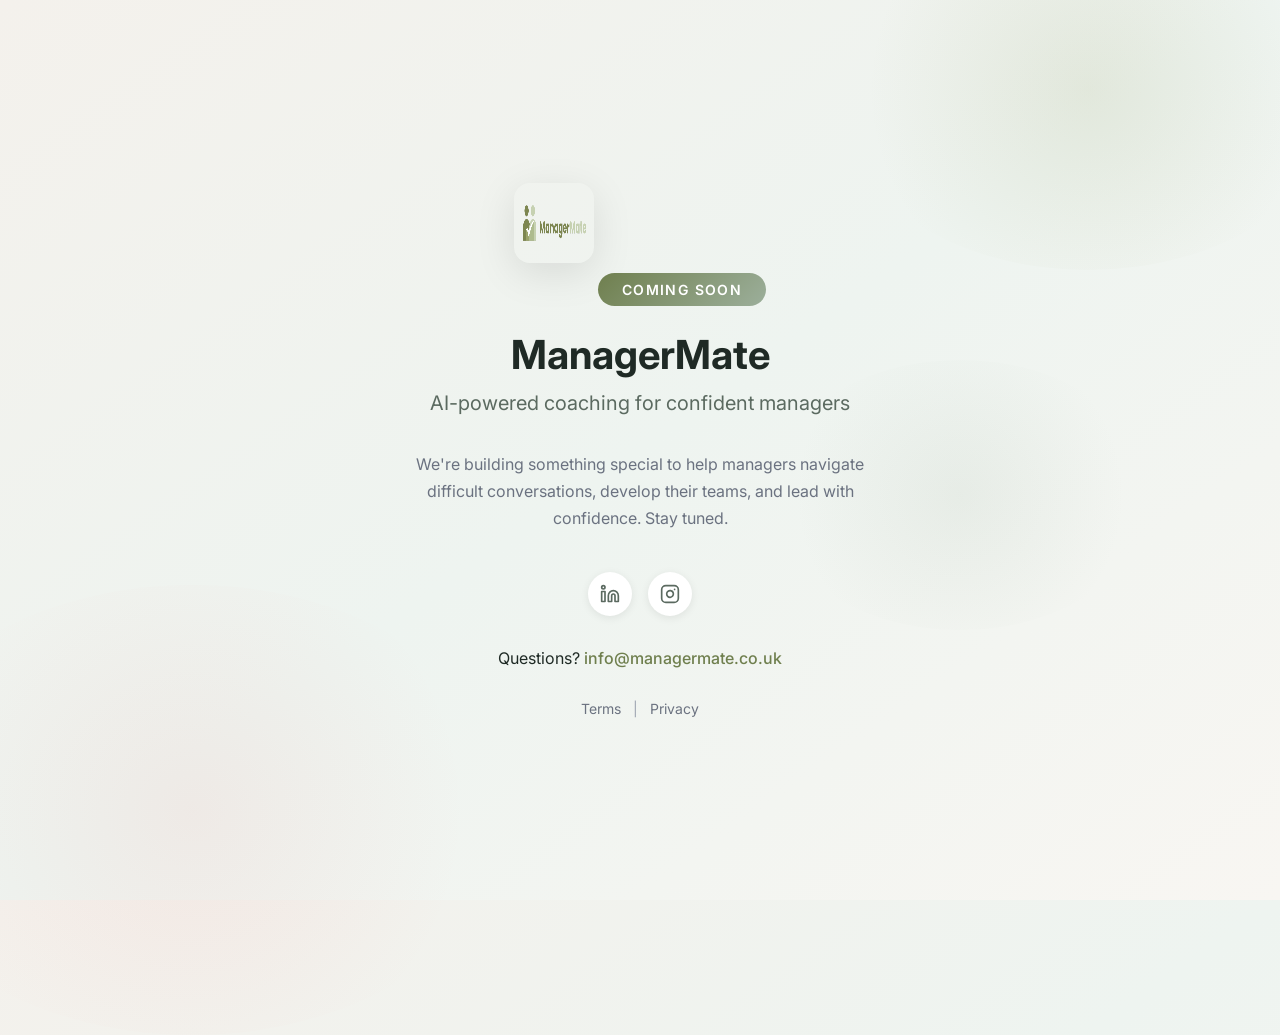
==== index.html @ ee13539f "Initial coming soon landing page Simple branded landing page with: - Logo and Coming Soon badge - Ta" ====
<!DOCTYPE html>
<html lang="en">
<head>
  <meta charset="utf-8">
  <meta name="viewport" content="width=device-width, initial-scale=1.0">
  <meta name="description" content="ManagerMate - AI-powered coaching for confident managers. Coming soon.">
  <meta name="robots" content="index, follow">
  <link rel="canonical" href="https://managermate.co.uk/">
  <title>ManagerMate - Coming Soon</title>
  <link rel="icon" type="image/png" href="Logo.png">
  <link rel="preconnect" href="https://fonts.googleapis.com">
  <link rel="preconnect" href="https://fonts.gstatic.com" crossorigin>
  <link href="https://fonts.googleapis.com/css2?family=Inter:wght@300;400;500;600;700&display=swap" rel="stylesheet">
  <style>
    * {
      margin: 0;
      padding: 0;
      box-sizing: border-box;
    }

    body {
      font-family: 'Inter', -apple-system, BlinkMacSystemFont, sans-serif;
      min-height: 100vh;
      display: flex;
      flex-direction: column;
      align-items: center;
      justify-content: center;
      background: linear-gradient(145deg, #f4f1ec 0%, #eef4f0 50%, #f8f6f2 100%);
      color: #1f2a25;
      padding: 2rem;
      position: relative;
      overflow: hidden;
    }

    /* Decorative background shapes */
    .bg-shape {
      position: absolute;
      border-radius: 50%;
      pointer-events: none;
    }

    .bg-shape-1 {
      top: -10%;
      right: -5%;
      width: 40%;
      height: 40%;
      background: radial-gradient(circle, rgba(154,163,106,0.15), transparent 70%);
    }

    .bg-shape-2 {
      bottom: -15%;
      left: -10%;
      width: 50%;
      height: 50%;
      background: radial-gradient(circle, rgba(239,111,108,0.08), transparent 70%);
    }

    .bg-shape-3 {
      top: 40%;
      left: 60%;
      width: 30%;
      height: 30%;
      background: radial-gradient(circle, rgba(156,175,155,0.12), transparent 70%);
    }

    .container {
      text-align: center;
      max-width: 500px;
      z-index: 10;
    }

    .logo {
      width: 80px;
      height: 80px;
      margin-bottom: 2rem;
      border-radius: 1rem;
      box-shadow: 0 10px 40px rgba(0,0,0,0.1);
    }

    h1 {
      font-size: 2.5rem;
      font-weight: 700;
      margin-bottom: 0.5rem;
      color: #1f2a25;
    }

    .coming-soon {
      display: inline-block;
      background: linear-gradient(135deg, #6f7f4e, #9caf9b);
      color: white;
      padding: 0.5rem 1.5rem;
      border-radius: 2rem;
      font-size: 0.875rem;
      font-weight: 600;
      text-transform: uppercase;
      letter-spacing: 0.1em;
      margin-bottom: 1.5rem;
    }

    .tagline {
      font-size: 1.25rem;
      color: #5b6a60;
      margin-bottom: 2rem;
      line-height: 1.6;
    }

    .description {
      font-size: 1rem;
      color: #6b7280;
      margin-bottom: 2.5rem;
      line-height: 1.7;
    }

    .social-links {
      display: flex;
      justify-content: center;
      gap: 1rem;
      margin-bottom: 2rem;
    }

    .social-link {
      display: flex;
      align-items: center;
      justify-content: center;
      width: 44px;
      height: 44px;
      border-radius: 50%;
      background: white;
      color: #5b6a60;
      text-decoration: none;
      transition: all 0.2s ease;
      box-shadow: 0 2px 8px rgba(0,0,0,0.08);
    }

    .social-link:hover {
      background: #6f7f4e;
      color: white;
      transform: translateY(-2px);
      box-shadow: 0 4px 12px rgba(111,127,78,0.3);
    }

    .social-link svg {
      width: 20px;
      height: 20px;
    }

    .contact {
      margin-bottom: 2rem;
    }

    .contact a {
      color: #6f7f4e;
      text-decoration: none;
      font-weight: 500;
    }

    .contact a:hover {
      text-decoration: underline;
    }

    .legal-links {
      font-size: 0.875rem;
      color: #9ca3af;
    }

    .legal-links a {
      color: #6b7280;
      text-decoration: none;
      transition: color 0.2s;
    }

    .legal-links a:hover {
      color: #6f7f4e;
      text-decoration: underline;
    }

    .legal-links span {
      margin: 0 0.5rem;
    }

    @media (max-width: 640px) {
      h1 {
        font-size: 2rem;
      }

      .tagline {
        font-size: 1.1rem;
      }

      .logo {
        width: 64px;
        height: 64px;
      }
    }
  </style>
</head>
<body>
  <!-- Decorative shapes -->
  <div class="bg-shape bg-shape-1" aria-hidden="true"></div>
  <div class="bg-shape bg-shape-2" aria-hidden="true"></div>
  <div class="bg-shape bg-shape-3" aria-hidden="true"></div>

  <div class="container">
    <img src="Logo.png" alt="ManagerMate Logo" class="logo">

    <div class="coming-soon">Coming Soon</div>

    <h1>ManagerMate</h1>

    <p class="tagline">AI-powered coaching for confident managers</p>

    <p class="description">
      We're building something special to help managers navigate difficult conversations,
      develop their teams, and lead with confidence. Stay tuned.
    </p>

    <div class="social-links">
      <a href="https://www.linkedin.com/company/managermate" target="_blank" rel="noopener noreferrer" class="social-link" aria-label="Follow us on LinkedIn">
        <svg xmlns="http://www.w3.org/2000/svg" viewBox="0 0 24 24" fill="none" stroke="currentColor" stroke-width="2" stroke-linecap="round" stroke-linejoin="round">
          <path d="M16 8a6 6 0 0 1 6 6v7h-4v-7a2 2 0 0 0-2-2 2 2 0 0 0-2 2v7h-4v-7a6 6 0 0 1 6-6z"></path>
          <rect x="2" y="9" width="4" height="12"></rect>
          <circle cx="4" cy="4" r="2"></circle>
        </svg>
      </a>
      <a href="https://www.instagram.com/managermate" target="_blank" rel="noopener noreferrer" class="social-link" aria-label="Follow us on Instagram">
        <svg xmlns="http://www.w3.org/2000/svg" viewBox="0 0 24 24" fill="none" stroke="currentColor" stroke-width="2" stroke-linecap="round" stroke-linejoin="round">
          <rect x="2" y="2" width="20" height="20" rx="5" ry="5"></rect>
          <path d="M16 11.37A4 4 0 1 1 12.63 8 4 4 0 0 1 16 11.37z"></path>
          <line x1="17.5" y1="6.5" x2="17.51" y2="6.5"></line>
        </svg>
      </a>
    </div>

    <div class="contact">
      <p>Questions? <a href="mailto:info@managermate.co.uk">info@managermate.co.uk</a></p>
    </div>

    <div class="legal-links">
      <a href="https://managermate.co.uk/terms.html">Terms</a>
      <span>|</span>
      <a href="https://managermate.co.uk/privacy.html">Privacy</a>
    </div>
  </div>
</body>
</html>
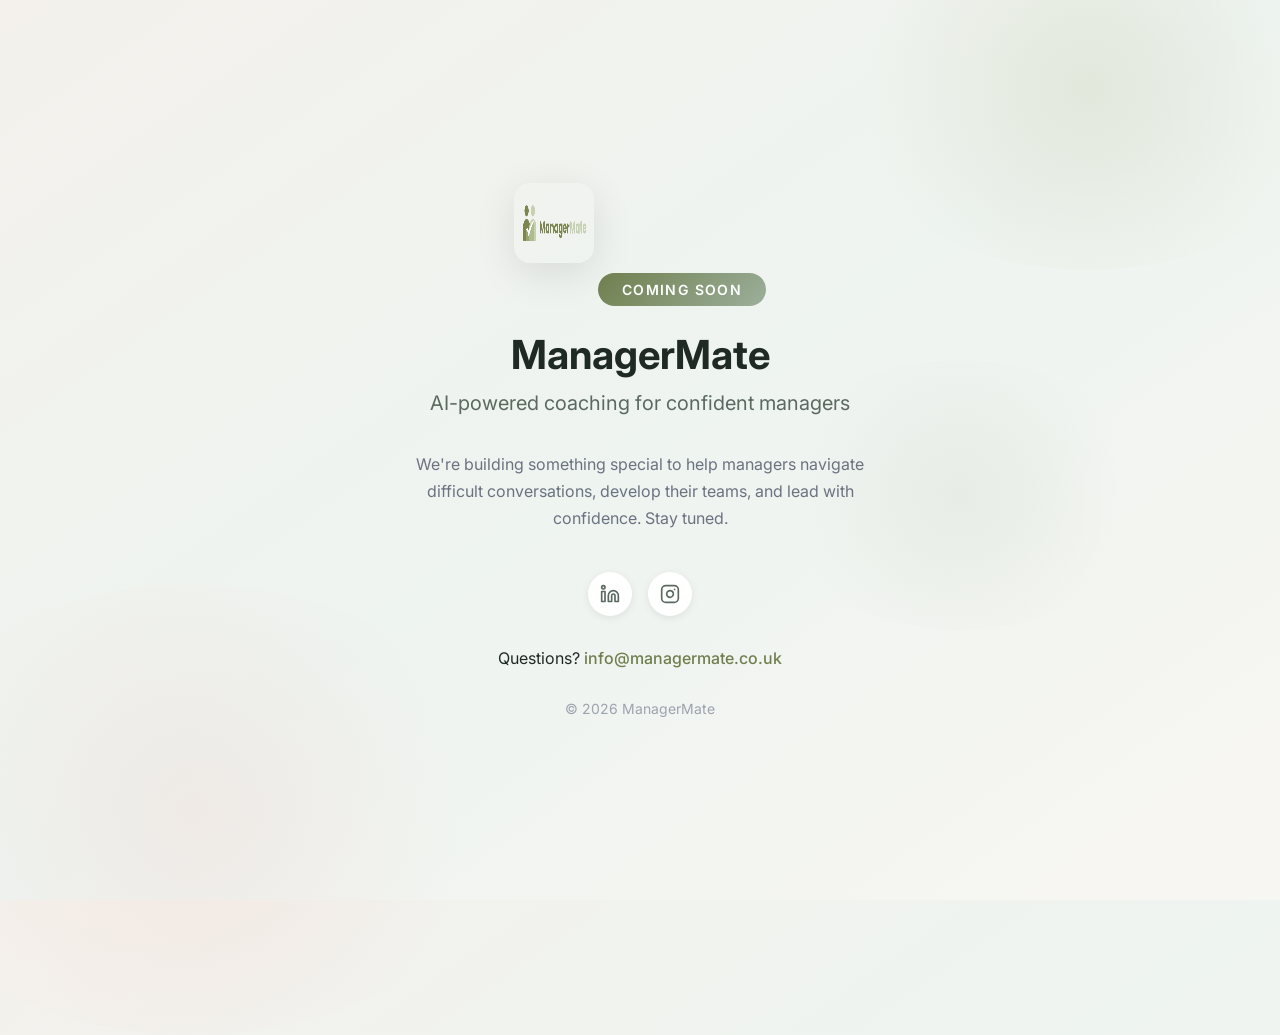
==== commit c5038c84: "Add Terms & Privacy pages (hidden from navigation) - Added terms.html and privacy.html for app links" ====
--- a/index.html
+++ b/index.html
@@ -235,11 +235,8 @@
       <p>Questions? <a href="mailto:info@managermate.co.uk">info@managermate.co.uk</a></p>
     </div>
 
-    <div class="legal-links">
-      <a href="https://managermate.co.uk/terms.html">Terms</a>
-      <span>|</span>
-      <a href="https://managermate.co.uk/privacy.html">Privacy</a>
-    </div>
+    <!-- Terms & Privacy available at /terms.html and /privacy.html for app links -->
+    <p class="legal-links">&copy; 2026 ManagerMate</p>
   </div>
 </body>
 </html>
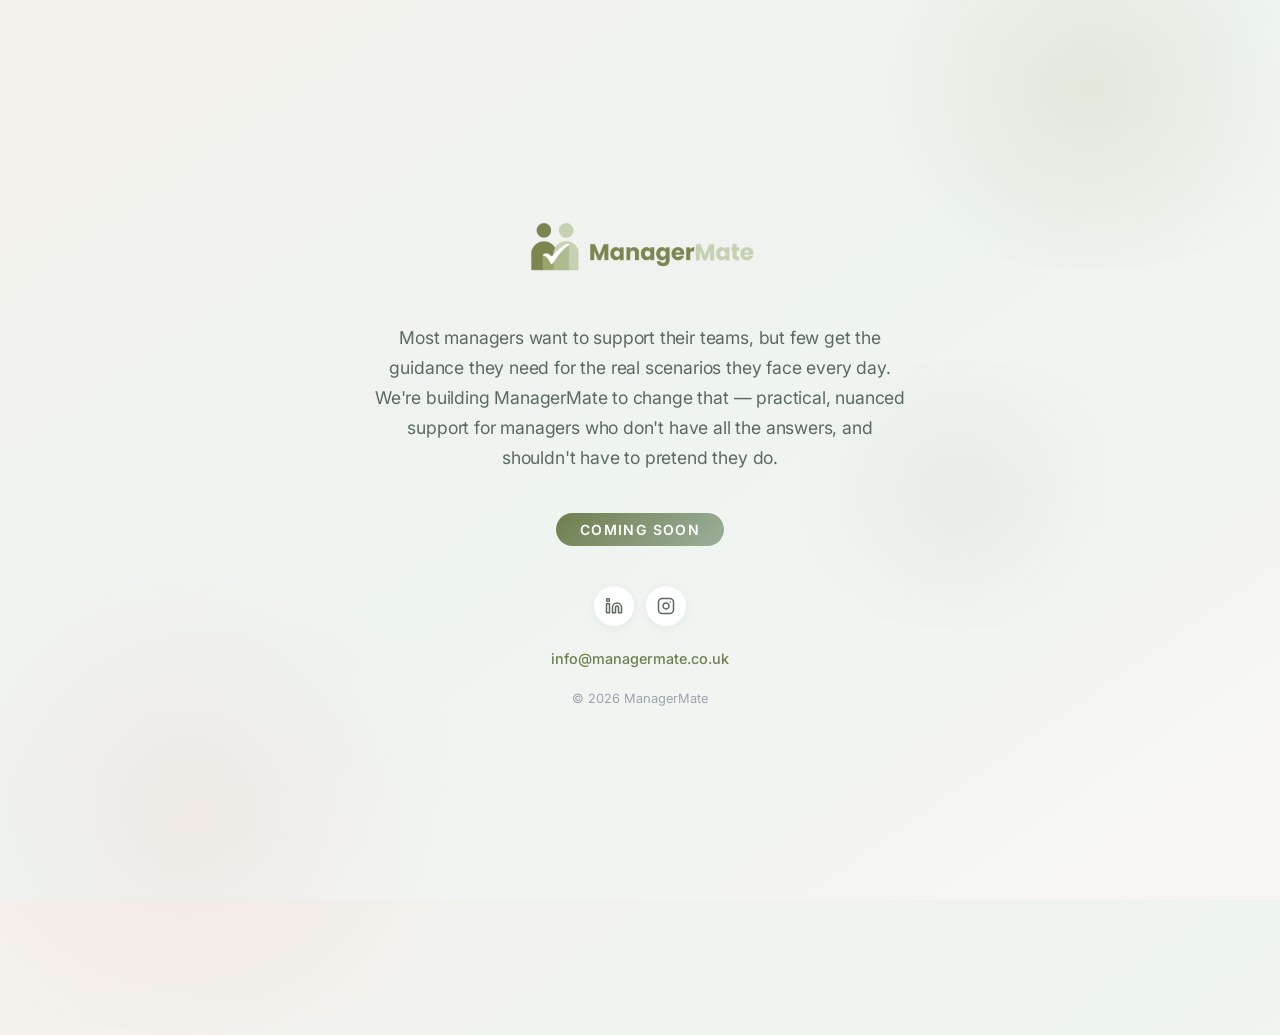
==== commit 13e3176b: "Initial coming soon landing page - Simple landing page with logo and mission statement - Coming Soon" ====
--- a/index.html
+++ b/index.html
@@ -64,28 +64,30 @@
     }
 
     .container {
+      display: flex;
+      flex-direction: column;
+      align-items: center;
       text-align: center;
-      max-width: 500px;
       z-index: 10;
     }
 
     .logo {
-      width: 80px;
-      height: 80px;
-      margin-bottom: 2rem;
-      border-radius: 1rem;
-      box-shadow: 0 10px 40px rgba(0,0,0,0.1);
+      width: 280px;
+      height: auto;
+      margin-bottom: 1.5rem;
     }
 
-    h1 {
-      font-size: 2.5rem;
-      font-weight: 700;
-      margin-bottom: 0.5rem;
-      color: #1f2a25;
+    .tagline {
+      font-size: 1.1rem;
+      color: #5b6a60;
+      font-weight: 400;
+      margin-bottom: 2.5rem;
+      letter-spacing: -0.01em;
+      max-width: 540px;
+      line-height: 1.7;
     }
 
     .coming-soon {
-      display: inline-block;
       background: linear-gradient(135deg, #6f7f4e, #9caf9b);
       color: white;
       padding: 0.5rem 1.5rem;
@@ -94,42 +96,27 @@
       font-weight: 600;
       text-transform: uppercase;
       letter-spacing: 0.1em;
-      margin-bottom: 1.5rem;
-    }
-
-    .tagline {
-      font-size: 1.25rem;
-      color: #5b6a60;
-      margin-bottom: 2rem;
-      line-height: 1.6;
-    }
-
-    .description {
-      font-size: 1rem;
-      color: #6b7280;
       margin-bottom: 2.5rem;
-      line-height: 1.7;
     }
 
     .social-links {
       display: flex;
-      justify-content: center;
-      gap: 1rem;
-      margin-bottom: 2rem;
+      gap: 0.75rem;
+      margin-bottom: 1.5rem;
     }
 
     .social-link {
       display: flex;
       align-items: center;
       justify-content: center;
-      width: 44px;
-      height: 44px;
+      width: 40px;
+      height: 40px;
       border-radius: 50%;
       background: white;
       color: #5b6a60;
       text-decoration: none;
       transition: all 0.2s ease;
-      box-shadow: 0 2px 8px rgba(0,0,0,0.08);
+      box-shadow: 0 2px 8px rgba(0,0,0,0.06);
     }
 
     .social-link:hover {
@@ -140,12 +127,14 @@
     }
 
     .social-link svg {
-      width: 20px;
-      height: 20px;
+      width: 18px;
+      height: 18px;
     }
 
     .contact {
-      margin-bottom: 2rem;
+      font-size: 0.9rem;
+      color: #5b6a60;
+      margin-bottom: 1.5rem;
     }
 
     .contact a {
@@ -158,38 +147,14 @@
       text-decoration: underline;
     }
 
-    .legal-links {
-      font-size: 0.875rem;
+    .copyright {
+      font-size: 0.8rem;
       color: #9ca3af;
     }
 
-    .legal-links a {
-      color: #6b7280;
-      text-decoration: none;
-      transition: color 0.2s;
-    }
-
-    .legal-links a:hover {
-      color: #6f7f4e;
-      text-decoration: underline;
-    }
-
-    .legal-links span {
-      margin: 0 0.5rem;
-    }
-
     @media (max-width: 640px) {
-      h1 {
-        font-size: 2rem;
-      }
-
-      .tagline {
-        font-size: 1.1rem;
-      }
-
       .logo {
-        width: 64px;
-        height: 64px;
+        width: 220px;
       }
     }
   </style>
@@ -201,18 +166,11 @@
   <div class="bg-shape bg-shape-3" aria-hidden="true"></div>
 
   <div class="container">
-    <img src="Logo.png" alt="ManagerMate Logo" class="logo">
+    <img src="Logo.png" alt="ManagerMate" class="logo">
+
+    <p class="tagline">Most managers want to support their teams, but few get the guidance they need for the real scenarios they face every day. We're building ManagerMate to change that — practical, nuanced support for managers who don't have all the answers, and shouldn't have to pretend they do.</p>
 
     <div class="coming-soon">Coming Soon</div>
-
-    <h1>ManagerMate</h1>
-
-    <p class="tagline">AI-powered coaching for confident managers</p>
-
-    <p class="description">
-      We're building something special to help managers navigate difficult conversations,
-      develop their teams, and lead with confidence. Stay tuned.
-    </p>
 
     <div class="social-links">
       <a href="https://www.linkedin.com/company/managermate" target="_blank" rel="noopener noreferrer" class="social-link" aria-label="Follow us on LinkedIn">
@@ -231,12 +189,11 @@
       </a>
     </div>
 
-    <div class="contact">
-      <p>Questions? <a href="mailto:info@managermate.co.uk">info@managermate.co.uk</a></p>
-    </div>
+    <p class="contact"><a href="mailto:info@managermate.co.uk">info@managermate.co.uk</a></p>
 
-    <!-- Terms & Privacy available at /terms.html and /privacy.html for app links -->
-    <p class="legal-links">&copy; 2026 ManagerMate</p>
+    <p class="copyright">&copy; 2026 ManagerMate</p>
   </div>
+
+  <!-- Terms & Privacy available at /terms.html and /privacy.html for app links -->
 </body>
 </html>
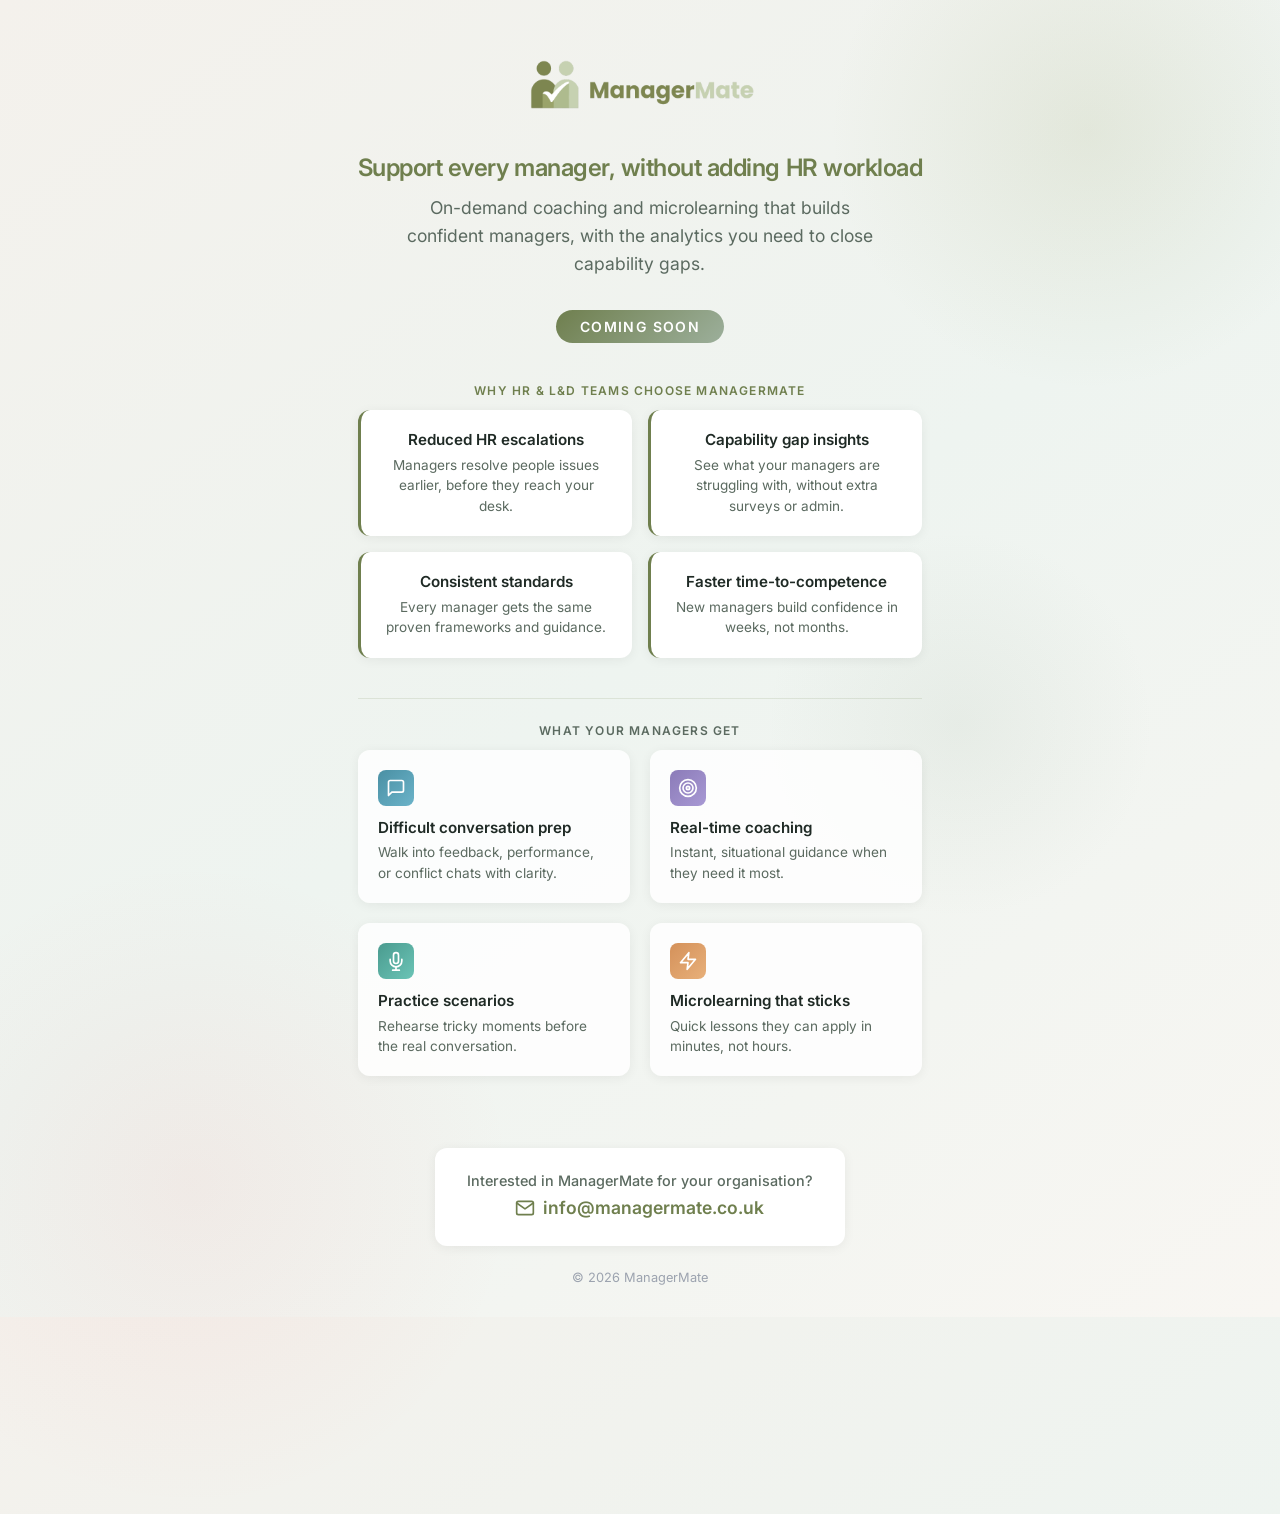
==== commit e8d6985b: "Revamp coming soon page with B2B-first messaging - Lead with HR/L&D outcomes: reduced escalations, c" ====
--- a/index.html
+++ b/index.html
@@ -3,11 +3,25 @@
 <head>
   <meta charset="utf-8">
   <meta name="viewport" content="width=device-width, initial-scale=1.0">
-  <meta name="description" content="ManagerMate - AI-powered coaching for confident managers. Coming soon.">
+  <meta name="description" content="ManagerMate helps HR and L&D teams build confident managers at scale. On-demand coaching, microlearning, and analytics to reduce escalations and close capability gaps. Coming soon.">
   <meta name="robots" content="index, follow">
   <link rel="canonical" href="https://managermate.co.uk/">
-  <title>ManagerMate - Coming Soon</title>
-  <link rel="icon" type="image/png" href="Logo.png">
+  <title>ManagerMate - Build Confident Managers at Scale | Coming Soon</title>
+  <link rel="icon" type="image/png" sizes="300x300" href="icon.png">
+  <link rel="apple-touch-icon" sizes="180x180" href="icon.png">
+
+  <!-- Open Graph (Facebook, LinkedIn) -->
+  <meta property="og:title" content="ManagerMate - Build Confident Managers at Scale">
+  <meta property="og:description" content="On-demand coaching and microlearning that reduces HR escalations and closes capability gaps. Support every manager without adding to your workload.">
+  <meta property="og:type" content="website">
+  <meta property="og:url" content="https://managermate.co.uk/">
+  <meta property="og:image" content="https://managermate.co.uk/icon.png">
+  <meta property="og:site_name" content="ManagerMate">
+
+  <!-- Twitter Card -->
+  <meta name="twitter:card" content="summary">
+  <meta name="twitter:title" content="ManagerMate - Build Confident Managers at Scale">
+  <meta name="twitter:description" content="On-demand coaching and microlearning that reduces HR escalations and closes capability gaps.">
   <link rel="preconnect" href="https://fonts.googleapis.com">
   <link rel="preconnect" href="https://fonts.gstatic.com" crossorigin>
   <link href="https://fonts.googleapis.com/css2?family=Inter:wght@300;400;500;600;700&display=swap" rel="stylesheet">
@@ -29,7 +43,7 @@
       color: #1f2a25;
       padding: 2rem;
       position: relative;
-      overflow: hidden;
+      overflow-x: hidden;
     }
 
     /* Decorative background shapes */
@@ -69,22 +83,30 @@
       align-items: center;
       text-align: center;
       z-index: 10;
+      max-width: 800px;
     }
 
     .logo {
       width: 280px;
       height: auto;
-      margin-bottom: 1.5rem;
-    }
-
-    .tagline {
+      margin-bottom: 1rem;
+    }
+
+    .headline {
+      font-size: 1.5rem;
+      font-weight: 600;
+      color: #6f7f4e;
+      margin-bottom: 0.75rem;
+      letter-spacing: -0.02em;
+    }
+
+    .subheadline {
       font-size: 1.1rem;
       color: #5b6a60;
       font-weight: 400;
-      margin-bottom: 2.5rem;
-      letter-spacing: -0.01em;
-      max-width: 540px;
-      line-height: 1.7;
+      margin-bottom: 2rem;
+      max-width: 500px;
+      line-height: 1.6;
     }
 
     .coming-soon {
@@ -99,52 +121,148 @@
       margin-bottom: 2.5rem;
     }
 
-    .social-links {
-      display: flex;
-      gap: 0.75rem;
-      margin-bottom: 1.5rem;
-    }
-
-    .social-link {
+    .features-preview {
+      display: grid;
+      grid-template-columns: repeat(auto-fit, minmax(200px, 1fr));
+      gap: 1.25rem;
+      width: 100%;
+      margin-bottom: 2.5rem;
+    }
+
+    .feature-card {
+      background: rgba(255, 255, 255, 0.85);
+      border-radius: 12px;
+      padding: 1.25rem;
+      box-shadow: 0 2px 12px rgba(0,0,0,0.06);
+      text-align: left;
+      transition: transform 0.2s ease, box-shadow 0.2s ease;
+    }
+
+    .feature-card:hover {
+      transform: translateY(-2px);
+      box-shadow: 0 4px 20px rgba(111,127,78,0.15);
+    }
+
+    .feature-icon {
+      width: 36px;
+      height: 36px;
+      border-radius: 8px;
       display: flex;
       align-items: center;
       justify-content: center;
-      width: 40px;
-      height: 40px;
-      border-radius: 50%;
+      margin-bottom: 0.75rem;
+    }
+
+    .feature-icon.blue { background: linear-gradient(135deg, #4a90a4, #6bb3c9); }
+    .feature-icon.purple { background: linear-gradient(135deg, #8b7bb8, #a899d4); }
+    .feature-icon.teal { background: linear-gradient(135deg, #4a9b8f, #6bc4b6); }
+    .feature-icon.orange { background: linear-gradient(135deg, #d4915a, #e8b07a); }
+
+    .feature-icon svg {
+      width: 20px;
+      height: 20px;
+      color: white;
+    }
+
+    .feature-card h3 {
+      font-size: 0.95rem;
+      font-weight: 600;
+      color: #1f2a25;
+      margin-bottom: 0.35rem;
+    }
+
+    .feature-card p {
+      font-size: 0.85rem;
+      color: #5b6a60;
+      line-height: 1.5;
+    }
+
+    .section-label {
+      font-size: 0.75rem;
+      font-weight: 600;
+      text-transform: uppercase;
+      letter-spacing: 0.1em;
+      color: #6f7f4e;
+      margin-bottom: 0.75rem;
+    }
+
+    .outcomes-section {
+      width: 100%;
+      margin-bottom: 2.5rem;
+    }
+
+    .outcomes-grid {
+      display: grid;
+      grid-template-columns: repeat(auto-fit, minmax(180px, 1fr));
+      gap: 1rem;
+    }
+
+    .outcome-card {
       background: white;
-      color: #5b6a60;
-      text-decoration: none;
-      transition: all 0.2s ease;
-      box-shadow: 0 2px 8px rgba(0,0,0,0.06);
-    }
-
-    .social-link:hover {
-      background: #6f7f4e;
-      color: white;
-      transform: translateY(-2px);
-      box-shadow: 0 4px 12px rgba(111,127,78,0.3);
-    }
-
-    .social-link svg {
-      width: 18px;
-      height: 18px;
-    }
-
-    .contact {
+      border-radius: 12px;
+      padding: 1.25rem;
+      box-shadow: 0 2px 12px rgba(0,0,0,0.06);
+      border-left: 3px solid #6f7f4e;
+    }
+
+    .outcome-card h3 {
+      font-size: 0.95rem;
+      font-weight: 600;
+      color: #1f2a25;
+      margin-bottom: 0.35rem;
+    }
+
+    .outcome-card p {
+      font-size: 0.85rem;
+      color: #5b6a60;
+      line-height: 1.5;
+      margin: 0;
+    }
+
+    .manager-section {
+      width: 100%;
+      margin-bottom: 2rem;
+      padding-top: 1.5rem;
+      border-top: 1px solid rgba(111, 127, 78, 0.15);
+    }
+
+    .manager-section .section-label {
+      color: #5b6a60;
+    }
+
+    .contact-section {
+      background: white;
+      border-radius: 12px;
+      padding: 1.5rem 2rem;
+      box-shadow: 0 2px 12px rgba(0,0,0,0.06);
+      margin-bottom: 1.5rem;
+    }
+
+    .contact-section h4 {
       font-size: 0.9rem;
-      color: #5b6a60;
-      margin-bottom: 1.5rem;
-    }
-
-    .contact a {
+      font-weight: 500;
+      color: #5b6a60;
+      margin-bottom: 0.5rem;
+    }
+
+    .contact-section a {
+      display: inline-flex;
+      align-items: center;
+      gap: 0.5rem;
       color: #6f7f4e;
       text-decoration: none;
-      font-weight: 500;
-    }
-
-    .contact a:hover {
-      text-decoration: underline;
+      font-weight: 600;
+      font-size: 1.1rem;
+      transition: color 0.2s ease;
+    }
+
+    .contact-section a:hover {
+      color: #5a6a40;
+    }
+
+    .contact-section a svg {
+      width: 20px;
+      height: 20px;
     }
 
     .copyright {
@@ -155,6 +273,22 @@
     @media (max-width: 640px) {
       .logo {
         width: 220px;
+      }
+
+      .headline {
+        font-size: 1.25rem;
+      }
+
+      .features-preview {
+        grid-template-columns: 1fr;
+      }
+
+      .value-prop {
+        padding: 1.25rem;
+      }
+
+      .contact-section {
+        padding: 1.25rem;
       }
     }
   </style>
@@ -168,28 +302,90 @@
   <div class="container">
     <img src="Logo.png" alt="ManagerMate" class="logo">
 
-    <p class="tagline">Most managers want to support their teams, but few get the guidance they need for the real scenarios they face every day. We're building ManagerMate to change that — practical, nuanced support for managers who don't have all the answers, and shouldn't have to pretend they do.</p>
+    <h1 class="headline">Support every manager, without adding HR workload</h1>
+    <p class="subheadline">On-demand coaching and microlearning that builds confident managers, with the analytics you need to close capability gaps.</p>
 
     <div class="coming-soon">Coming Soon</div>
 
-    <div class="social-links">
-      <a href="https://www.linkedin.com/company/managermate" target="_blank" rel="noopener noreferrer" class="social-link" aria-label="Follow us on LinkedIn">
+    <div class="outcomes-section">
+      <p class="section-label">Why HR &amp; L&amp;D teams choose ManagerMate</p>
+      <div class="outcomes-grid">
+        <div class="outcome-card">
+          <h3>Reduced HR escalations</h3>
+          <p>Managers resolve people issues earlier, before they reach your desk.</p>
+        </div>
+        <div class="outcome-card">
+          <h3>Capability gap insights</h3>
+          <p>See what your managers are struggling with, without extra surveys or admin.</p>
+        </div>
+        <div class="outcome-card">
+          <h3>Consistent standards</h3>
+          <p>Every manager gets the same proven frameworks and guidance.</p>
+        </div>
+        <div class="outcome-card">
+          <h3>Faster time-to-competence</h3>
+          <p>New managers build confidence in weeks, not months.</p>
+        </div>
+      </div>
+    </div>
+
+    <div class="manager-section">
+      <p class="section-label">What your managers get</p>
+      <div class="features-preview">
+        <div class="feature-card">
+          <div class="feature-icon blue">
+            <svg xmlns="http://www.w3.org/2000/svg" viewBox="0 0 24 24" fill="none" stroke="currentColor" stroke-width="2" stroke-linecap="round" stroke-linejoin="round">
+              <path d="M21 15a2 2 0 0 1-2 2H7l-4 4V5a2 2 0 0 1 2-2h14a2 2 0 0 1 2 2z"/>
+            </svg>
+          </div>
+          <h3>Difficult conversation prep</h3>
+          <p>Walk into feedback, performance, or conflict chats with clarity.</p>
+        </div>
+        <div class="feature-card">
+          <div class="feature-icon purple">
+            <svg xmlns="http://www.w3.org/2000/svg" viewBox="0 0 24 24" fill="none" stroke="currentColor" stroke-width="2" stroke-linecap="round" stroke-linejoin="round">
+              <circle cx="12" cy="12" r="10"/>
+              <circle cx="12" cy="12" r="6"/>
+              <circle cx="12" cy="12" r="2"/>
+            </svg>
+          </div>
+          <h3>Real-time coaching</h3>
+          <p>Instant, situational guidance when they need it most.</p>
+        </div>
+        <div class="feature-card">
+          <div class="feature-icon teal">
+            <svg xmlns="http://www.w3.org/2000/svg" viewBox="0 0 24 24" fill="none" stroke="currentColor" stroke-width="2" stroke-linecap="round" stroke-linejoin="round">
+              <path d="M12 2a3 3 0 0 0-3 3v7a3 3 0 0 0 6 0V5a3 3 0 0 0-3-3z"/>
+              <path d="M19 10v2a7 7 0 0 1-14 0v-2"/>
+              <line x1="12" y1="19" x2="12" y2="23"/>
+              <line x1="8" y1="23" x2="16" y2="23"/>
+            </svg>
+          </div>
+          <h3>Practice scenarios</h3>
+          <p>Rehearse tricky moments before the real conversation.</p>
+        </div>
+        <div class="feature-card">
+          <div class="feature-icon orange">
+            <svg xmlns="http://www.w3.org/2000/svg" viewBox="0 0 24 24" fill="none" stroke="currentColor" stroke-width="2" stroke-linecap="round" stroke-linejoin="round">
+              <polygon points="13 2 3 14 12 14 11 22 21 10 12 10 13 2"/>
+            </svg>
+          </div>
+          <h3>Microlearning that sticks</h3>
+          <p>Quick lessons they can apply in minutes, not hours.</p>
+        </div>
+      </div>
+    </div>
+
+    <div class="contact-section">
+      <h4>Interested in ManagerMate for your organisation?</h4>
+      <a href="mailto:info@managermate.co.uk">
         <svg xmlns="http://www.w3.org/2000/svg" viewBox="0 0 24 24" fill="none" stroke="currentColor" stroke-width="2" stroke-linecap="round" stroke-linejoin="round">
-          <path d="M16 8a6 6 0 0 1 6 6v7h-4v-7a2 2 0 0 0-2-2 2 2 0 0 0-2 2v7h-4v-7a6 6 0 0 1 6-6z"></path>
-          <rect x="2" y="9" width="4" height="12"></rect>
-          <circle cx="4" cy="4" r="2"></circle>
+          <path d="M4 4h16c1.1 0 2 .9 2 2v12c0 1.1-.9 2-2 2H4c-1.1 0-2-.9-2-2V6c0-1.1.9-2 2-2z"></path>
+          <polyline points="22,6 12,13 2,6"></polyline>
         </svg>
-      </a>
-      <a href="https://www.instagram.com/managermate" target="_blank" rel="noopener noreferrer" class="social-link" aria-label="Follow us on Instagram">
-        <svg xmlns="http://www.w3.org/2000/svg" viewBox="0 0 24 24" fill="none" stroke="currentColor" stroke-width="2" stroke-linecap="round" stroke-linejoin="round">
-          <rect x="2" y="2" width="20" height="20" rx="5" ry="5"></rect>
-          <path d="M16 11.37A4 4 0 1 1 12.63 8 4 4 0 0 1 16 11.37z"></path>
-          <line x1="17.5" y1="6.5" x2="17.51" y2="6.5"></line>
-        </svg>
+        info@managermate.co.uk
       </a>
     </div>
-
-    <p class="contact"><a href="mailto:info@managermate.co.uk">info@managermate.co.uk</a></p>
 
     <p class="copyright">&copy; 2026 ManagerMate</p>
   </div>
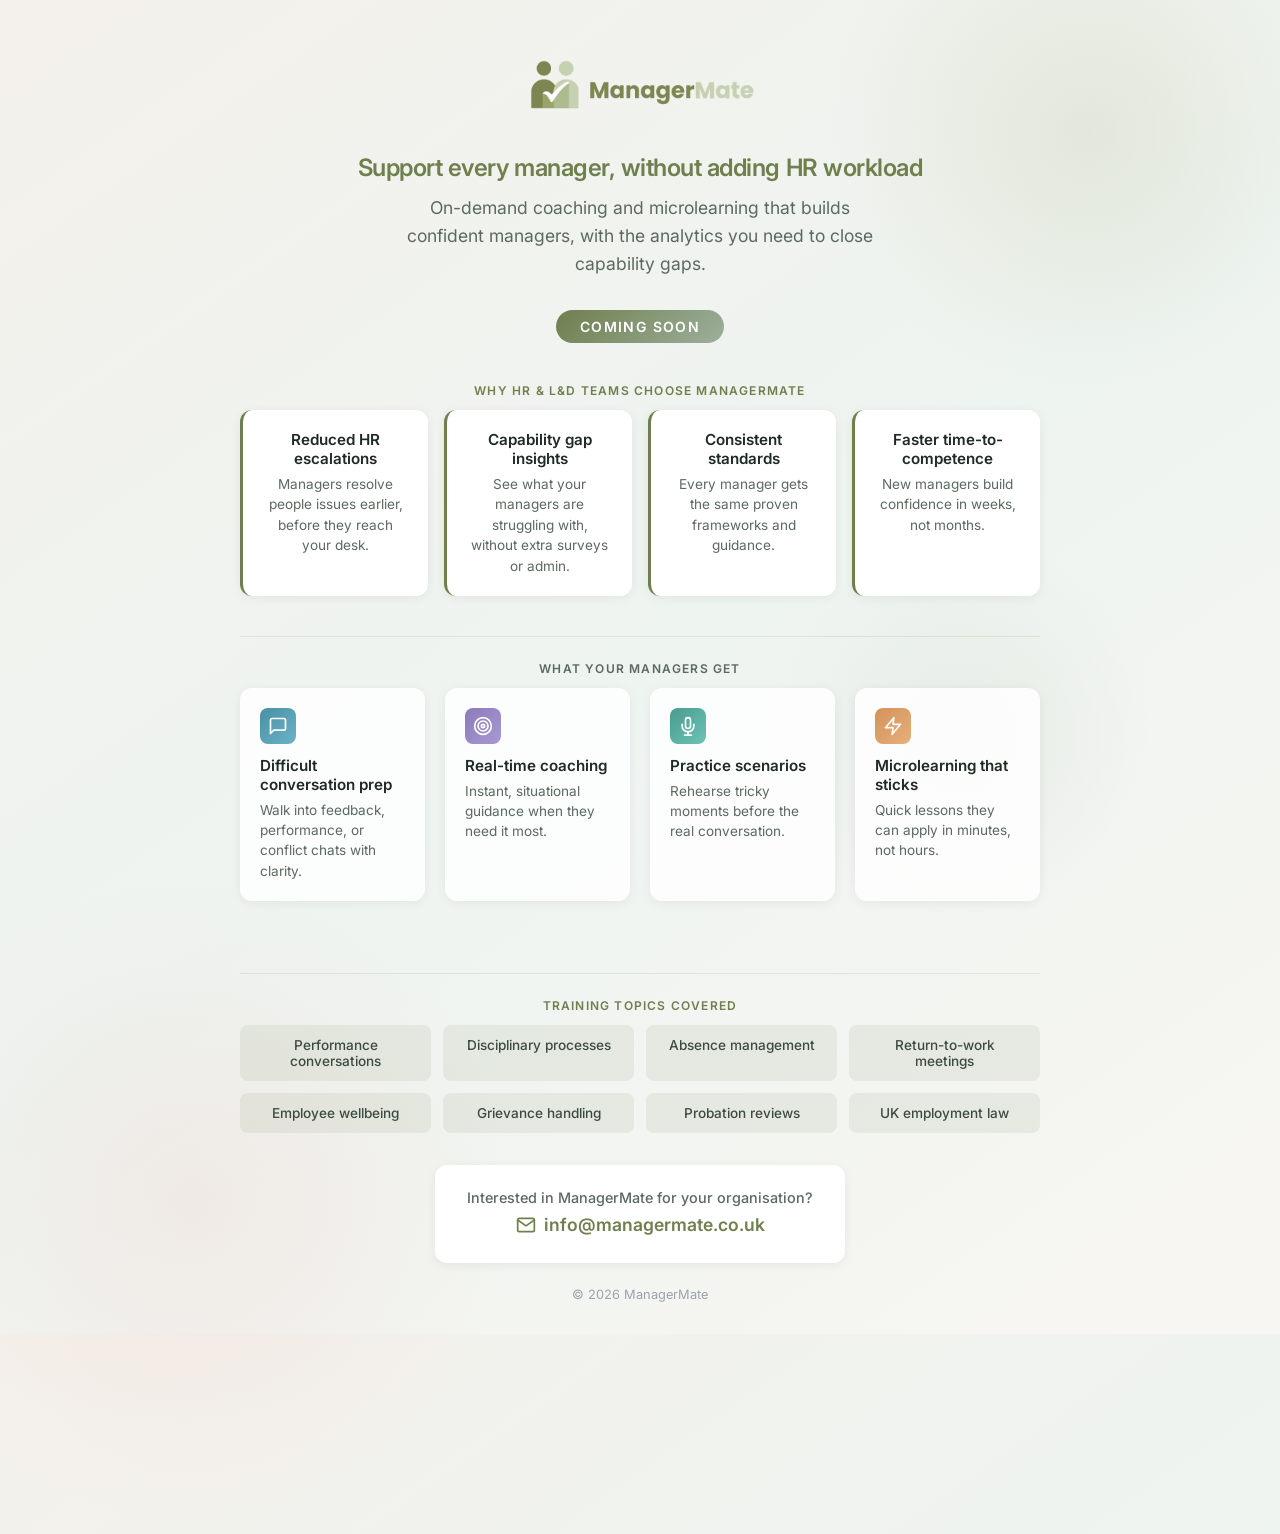
==== commit 9513a50d: "Fix grid layout and add training topics section - Change outcome and feature grids to 4 columns on d" ====
--- a/index.html
+++ b/index.html
@@ -123,7 +123,7 @@
 
     .features-preview {
       display: grid;
-      grid-template-columns: repeat(auto-fit, minmax(200px, 1fr));
+      grid-template-columns: repeat(4, 1fr);
       gap: 1.25rem;
       width: 100%;
       margin-bottom: 2.5rem;
@@ -193,7 +193,7 @@
 
     .outcomes-grid {
       display: grid;
-      grid-template-columns: repeat(auto-fit, minmax(180px, 1fr));
+      grid-template-columns: repeat(4, 1fr);
       gap: 1rem;
     }
 
@@ -230,6 +230,34 @@
       color: #5b6a60;
     }
 
+    .topics-section {
+      width: 100%;
+      margin-bottom: 2rem;
+      padding-top: 1.5rem;
+      border-top: 1px solid rgba(111, 127, 78, 0.15);
+    }
+
+    .topics-grid {
+      display: grid;
+      grid-template-columns: repeat(4, 1fr);
+      gap: 0.75rem;
+    }
+
+    .topic-tag {
+      background: rgba(111, 127, 78, 0.1);
+      border-radius: 8px;
+      padding: 0.75rem 1rem;
+      font-size: 0.85rem;
+      font-weight: 500;
+      color: #3d4a41;
+      text-align: center;
+      transition: background 0.2s ease;
+    }
+
+    .topic-tag:hover {
+      background: rgba(111, 127, 78, 0.18);
+    }
+
     .contact-section {
       background: white;
       border-radius: 12px;
@@ -270,6 +298,14 @@
       color: #9ca3af;
     }
 
+    @media (max-width: 900px) {
+      .outcomes-grid,
+      .features-preview,
+      .topics-grid {
+        grid-template-columns: repeat(2, 1fr);
+      }
+    }
+
     @media (max-width: 640px) {
       .logo {
         width: 220px;
@@ -279,12 +315,10 @@
         font-size: 1.25rem;
       }
 
-      .features-preview {
+      .outcomes-grid,
+      .features-preview,
+      .topics-grid {
         grid-template-columns: 1fr;
-      }
-
-      .value-prop {
-        padding: 1.25rem;
       }
 
       .contact-section {
@@ -376,6 +410,20 @@
       </div>
     </div>
 
+    <div class="topics-section">
+      <p class="section-label">Training topics covered</p>
+      <div class="topics-grid">
+        <div class="topic-tag">Performance conversations</div>
+        <div class="topic-tag">Disciplinary processes</div>
+        <div class="topic-tag">Absence management</div>
+        <div class="topic-tag">Return-to-work meetings</div>
+        <div class="topic-tag">Employee wellbeing</div>
+        <div class="topic-tag">Grievance handling</div>
+        <div class="topic-tag">Probation reviews</div>
+        <div class="topic-tag">UK employment law</div>
+      </div>
+    </div>
+
     <div class="contact-section">
       <h4>Interested in ManagerMate for your organisation?</h4>
       <a href="mailto:info@managermate.co.uk">
